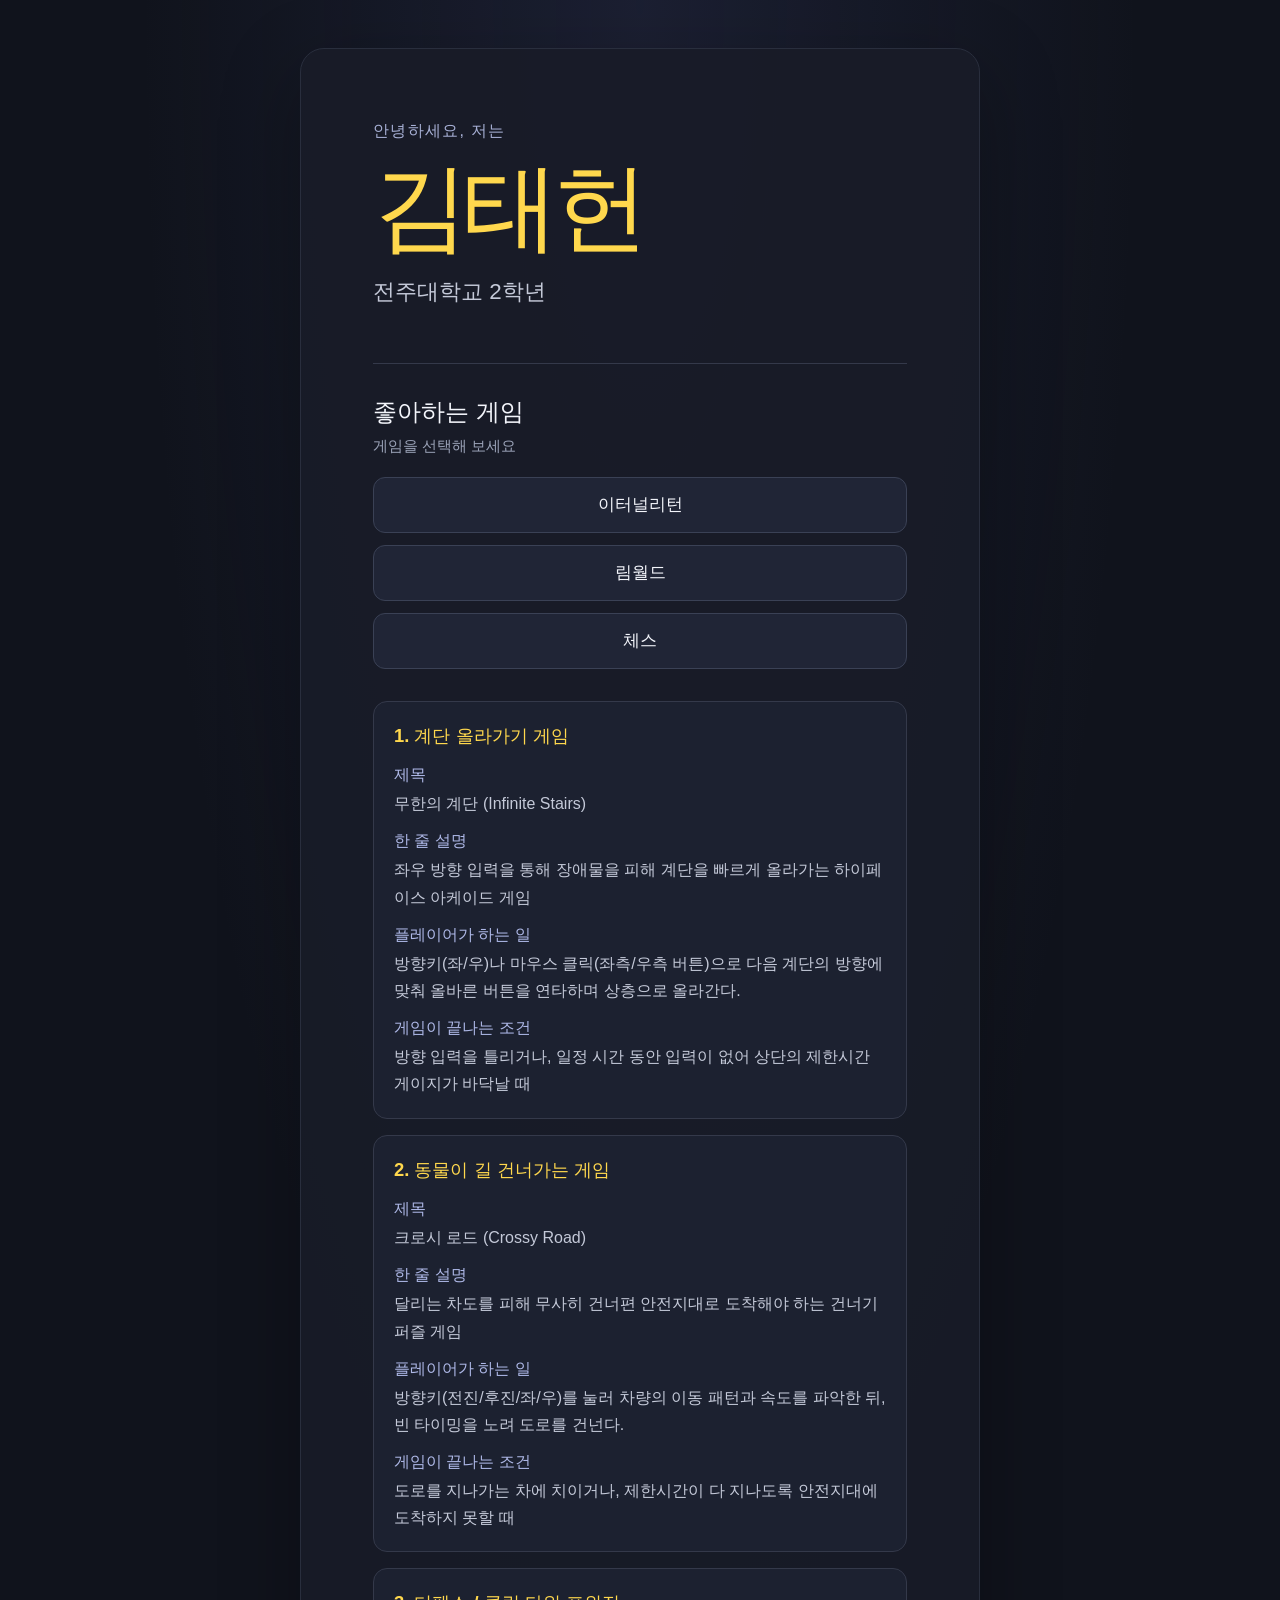
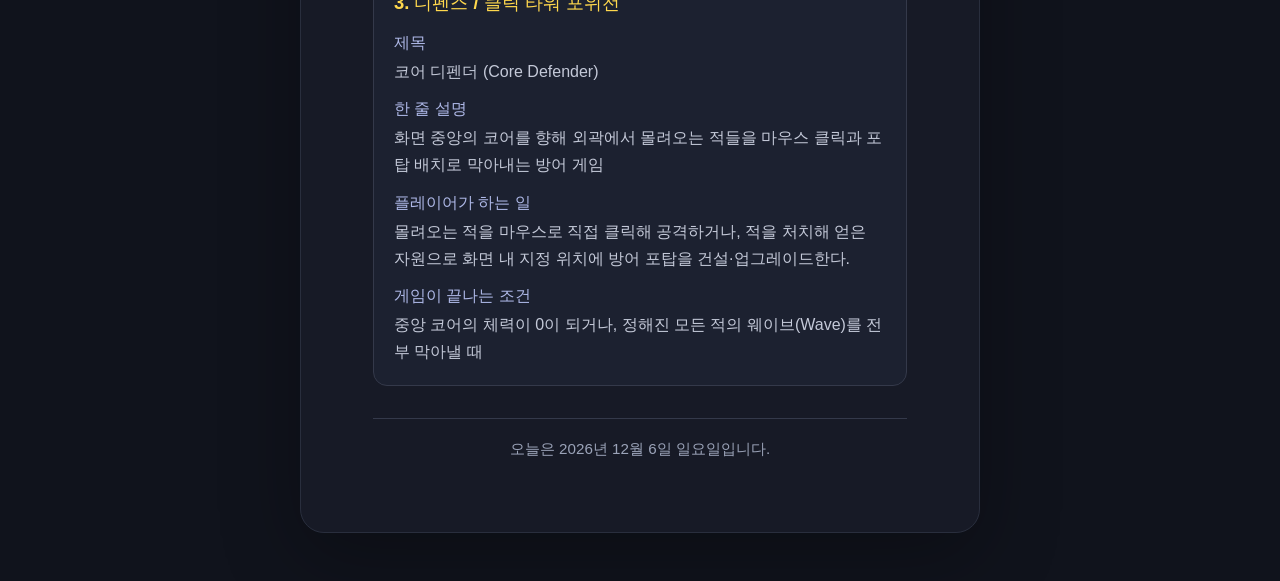
==== week01/index.html @ a51f95af "1장 자기소개 페이지 완성" ====
<!doctype html>
<html lang="ko">
  <head>
    <meta charset="utf-8">
    <meta name="viewport" content="width=device-width, initial-scale=1">
    <meta name="theme-color" content="#10131c">
    <title>김태헌 | 자기소개</title>
    <link rel="stylesheet" href="style.css">
    <script src="script.js" defer></script>
  </head>
  <body>
    <main class="intro">
      <p class="eyebrow">안녕하세요, 저는</p>
      <h1>김태헌</h1>
      <p class="subtitle">전주대학교 2학년</p>

      <section class="games" aria-labelledby="games-title">
        <h2 id="games-title">좋아하는 게임</h2>
        <p class="hint">게임을 선택해 보세요</p>
        <ul class="game-list">
          <li><button class="game-button" type="button" aria-pressed="false">이터널리턴</button></li>
          <li><button class="game-button" type="button" aria-pressed="false">림월드</button></li>
          <li><button class="game-button" type="button" aria-pressed="false">체스</button></li>
        </ul>
        <div class="game-ideas">
          <article class="game-idea">
            <h3>1. 계단 올라가기 게임</h3>
            <dl>
              <dt>제목</dt>
              <dd>무한의 계단 (Infinite Stairs)</dd>
              <dt>한 줄 설명</dt>
              <dd>좌우 방향 입력을 통해 장애물을 피해 계단을 빠르게 올라가는 하이페이스 아케이드 게임</dd>
              <dt>플레이어가 하는 일</dt>
              <dd>방향키(좌/우)나 마우스 클릭(좌측/우측 버튼)으로 다음 계단의 방향에 맞춰 올바른 버튼을 연타하며 상층으로 올라간다.</dd>
              <dt>게임이 끝나는 조건</dt>
              <dd>방향 입력을 틀리거나, 일정 시간 동안 입력이 없어 상단의 제한시간 게이지가 바닥날 때</dd>
            </dl>
          </article>
          <article class="game-idea">
            <h3>2. 동물이 길 건너가는 게임</h3>
            <dl>
              <dt>제목</dt>
              <dd>크로시 로드 (Crossy Road)</dd>
              <dt>한 줄 설명</dt>
              <dd>달리는 차도를 피해 무사히 건너편 안전지대로 도착해야 하는 건너기 퍼즐 게임</dd>
              <dt>플레이어가 하는 일</dt>
              <dd>방향키(전진/후진/좌/우)를 눌러 차량의 이동 패턴과 속도를 파악한 뒤, 빈 타이밍을 노려 도로를 건넌다.</dd>
              <dt>게임이 끝나는 조건</dt>
              <dd>도로를 지나가는 차에 치이거나, 제한시간이 다 지나도록 안전지대에 도착하지 못할 때</dd>
            </dl>
          </article>
          <article class="game-idea">
            <h3>3. 디펜스 / 클릭 타워 포위전</h3>
            <dl>
              <dt>제목</dt>
              <dd>코어 디펜더 (Core Defender)</dd>
              <dt>한 줄 설명</dt>
              <dd>화면 중앙의 코어를 향해 외곽에서 몰려오는 적들을 마우스 클릭과 포탑 배치로 막아내는 방어 게임</dd>
              <dt>플레이어가 하는 일</dt>
              <dd>몰려오는 적을 마우스로 직접 클릭해 공격하거나, 적을 처치해 얻은 자원으로 화면 내 지정 위치에 방어 포탑을 건설·업그레이드한다.</dd>
              <dt>게임이 끝나는 조건</dt>
              <dd>중앙 코어의 체력이 0이 되거나, 정해진 모든 적의 웨이브(Wave)를 전부 막아낼 때</dd>
            </dl>
          </article>
        </div>
      </section>
      <footer class="page-footer">
        <p id="today-date" aria-live="polite"></p>
      </footer>
    </main>
  </body>
</html>
---- week01/style.css ----
:root {
  color-scheme: dark;
  font-family: "Pretendard", "Noto Sans KR", "Malgun Gothic", sans-serif;
  background: #10131c;
  color: #f3f5fb;
  font-synthesis: none;
  text-rendering: optimizeLegibility;
}

* {
  box-sizing: border-box;
}

body {
  min-width: 320px;
  min-height: 100vh;
  margin: 0;
  display: grid;
  place-items: center;
  padding: 48px 24px;
  background:
    radial-gradient(ellipse at 50% 0%, rgb(67 75 128 / 22%), transparent 55%),
    #10131c;
}

.intro {
  width: min(100%, 680px);
  padding: clamp(32px, 8vw, 72px);
  border: 1px solid #292e3d;
  border-radius: 24px;
  background: rgb(24 28 40 / 92%);
  box-shadow: 0 24px 80px rgb(0 0 0 / 28%);
}

.eyebrow {
  margin: 0 0 12px;
  color: #a7b0d5;
  font-size: 1rem;
  letter-spacing: 0.08em;
}

h1 {
  margin: 0;
  color: #ffd84d;
  font-size: clamp(3.75rem, 12vw, 6rem);
  line-height: 1.1;
  letter-spacing: -0.06em;
}

.subtitle {
  margin: 16px 0 0;
  color: #c4c9d8;
  font-size: clamp(1.15rem, 4vw, 1.4rem);
}

.games {
  margin-top: 56px;
  padding-top: 32px;
  border-top: 1px solid #34394a;
}

h2 {
  margin: 0;
  font-size: 1.5rem;
}

.hint {
  margin: 8px 0 20px;
  color: #9ba3b8;
  font-size: 0.95rem;
}

.game-list {
  display: grid;
  grid-template-columns: 1fr;
  gap: 12px;
  margin: 0;
  padding: 0;
  list-style: none;
}

.game-button {
  width: 100%;
  min-height: 56px;
  padding: 12px 16px;
  border: 1px solid #3a4155;
  border-radius: 12px;
  background: #202536;
  color: #f3f5fb;
  font: inherit;
  font-size: 1.05rem;
  cursor: pointer;
  transition: background-color 160ms ease, border-color 160ms ease, font-size 160ms ease, transform 160ms ease;
}

.game-button:hover {
  border-color: #929ee4;
  background: #2b324a;
  font-size: 1.1rem;
  transform: translateY(-2px);
}

.game-button[aria-pressed="true"] {
  border-color: #a5b0ff;
  background: #39436d;
  color: #aeb4c2;
}

.game-button:focus-visible {
  outline: 3px solid #a5b0ff;
  outline-offset: 3px;
}

.game-ideas {
  display: grid;
  gap: 16px;
  margin-top: 32px;
}

.game-idea {
  padding: 20px;
  border: 1px solid #34394a;
  border-radius: 14px;
  background: #1c2130;
}

.game-idea h3 {
  margin: 0 0 16px;
  color: #ffd84d;
  font-size: 1.15rem;
  line-height: 1.5;
}

.game-idea dl {
  display: grid;
  grid-template-columns: 1fr;
  gap: 4px;
  margin: 0;
}

.game-idea dt {
  margin-top: 10px;
  color: #aeb8e7;
  font-weight: 700;
}

.game-idea dt:first-child {
  margin-top: 0;
}

.game-idea dd {
  margin: 0;
  color: #c4c9d8;
  line-height: 1.7;
}

.page-footer {
  margin-top: 32px;
  padding-top: 20px;
  border-top: 1px solid #34394a;
  color: #9ba3b8;
  text-align: center;
  font-size: 0.95rem;
}

.page-footer p {
  margin: 0;
}

@media (prefers-reduced-motion: reduce) {
  *,
  *::before,
  *::after {
    scroll-behavior: auto !important;
    transition-duration: 0.01ms !important;
  }
}
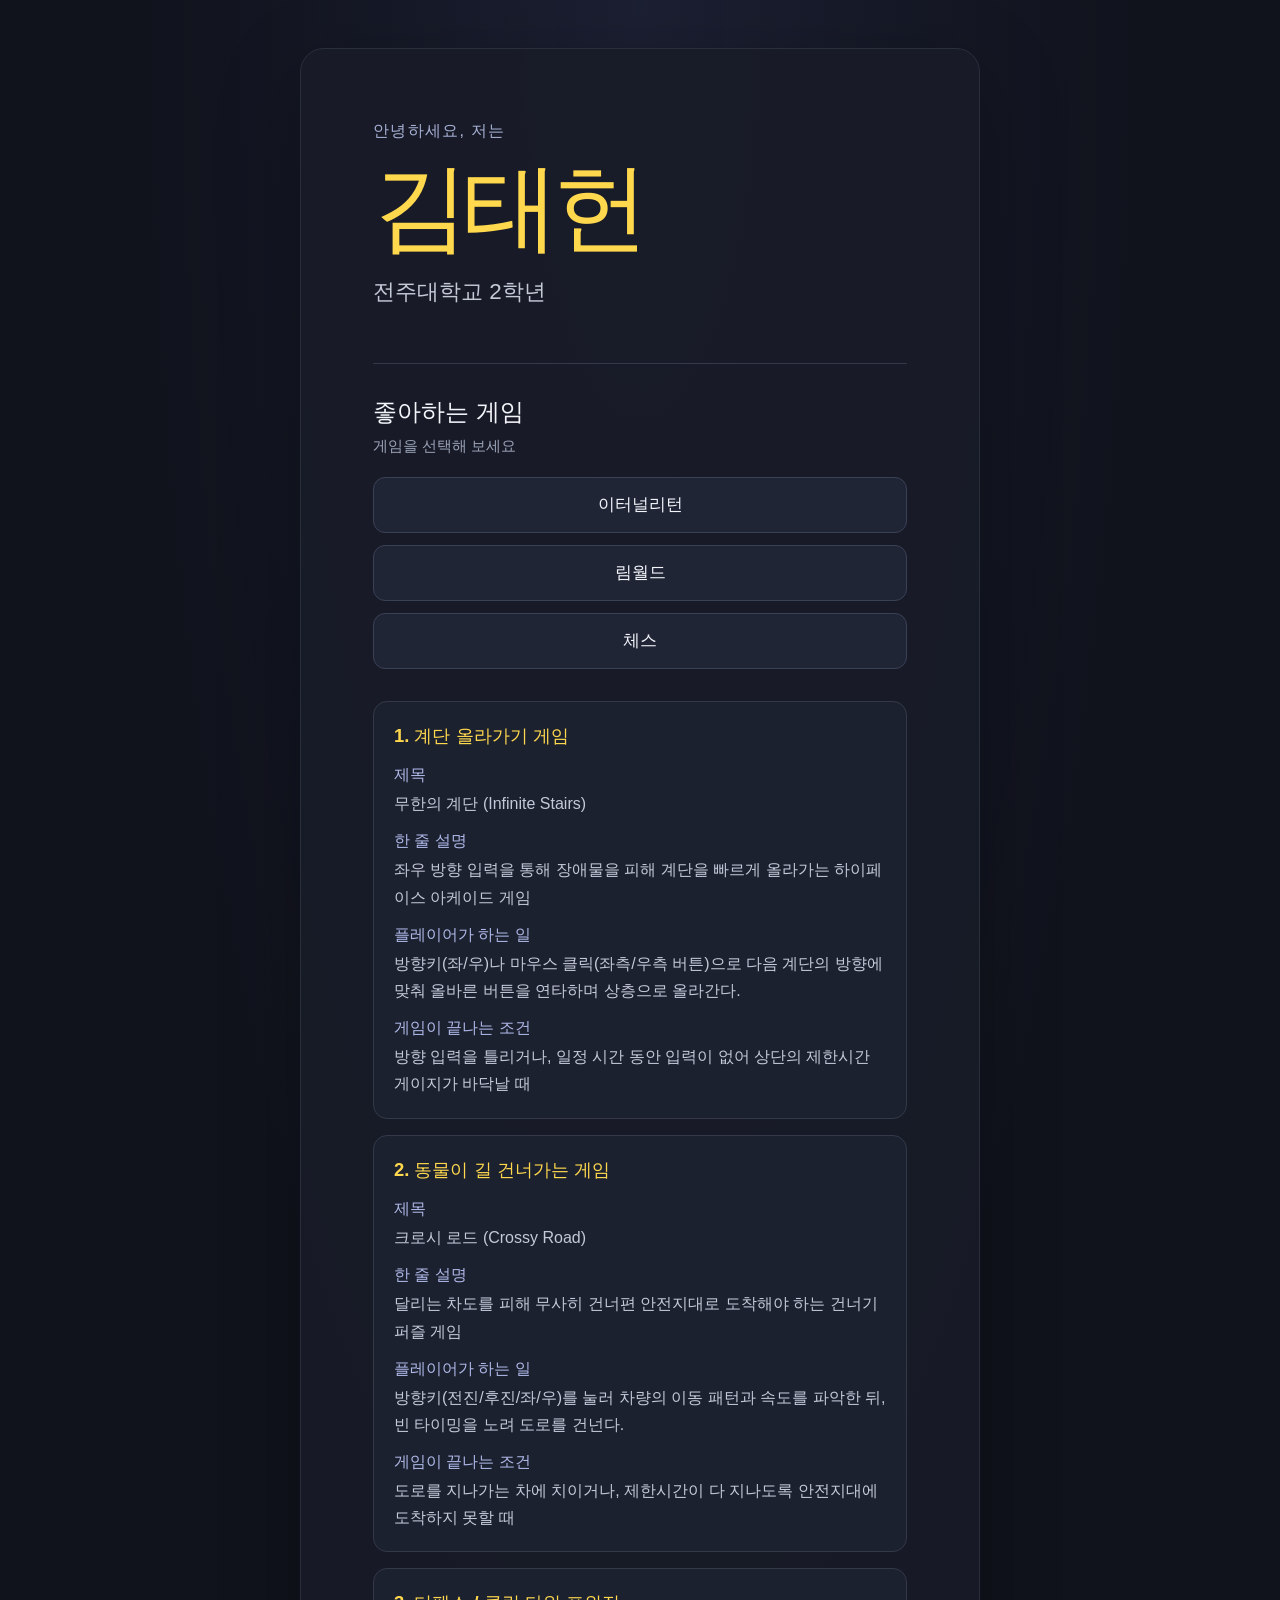
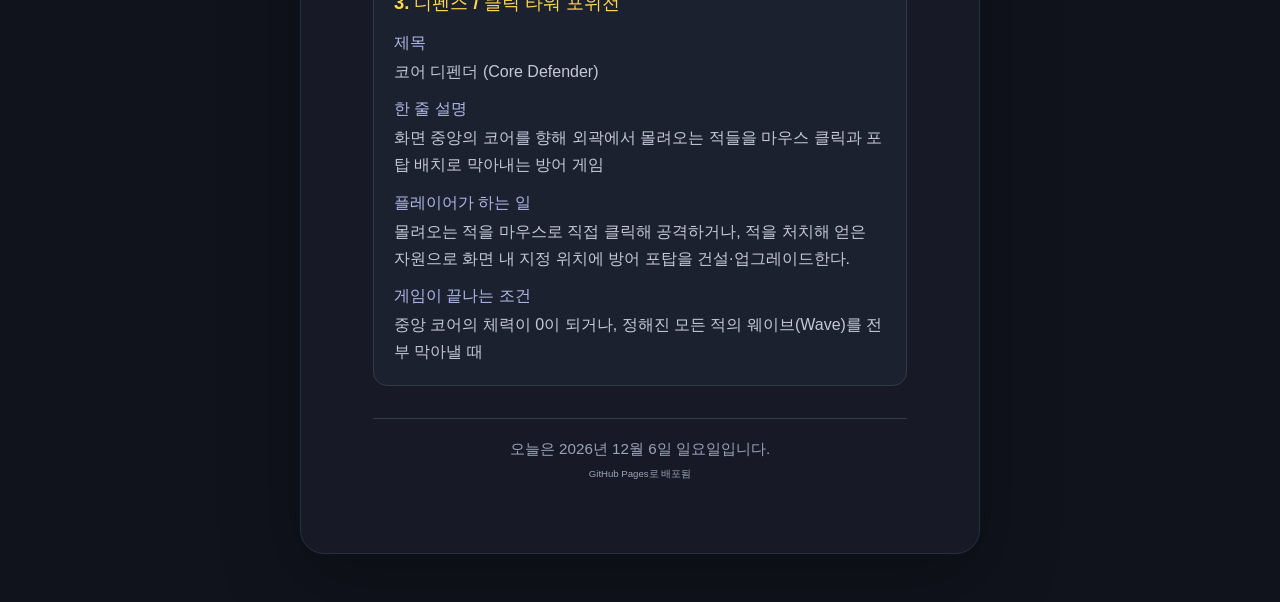
==== commit 230812e0: "배포 안내 문구 추가" ====
--- a/week01/index.html
+++ b/week01/index.html
@@ -66,6 +66,7 @@
       </section>
       <footer class="page-footer">
         <p id="today-date" aria-live="polite"></p>
+        <p class="deployment-note">GitHub Pages로 배포됨</p>
       </footer>
     </main>
   </body>
--- a/week01/style.css
+++ b/week01/style.css
@@ -167,6 +167,11 @@
   margin: 0;
 }
 
+.page-footer .deployment-note {
+  margin-top: 8px;
+  font-size: 0.6rem;
+}
+
 @media (prefers-reduced-motion: reduce) {
   *,
   *::before,
